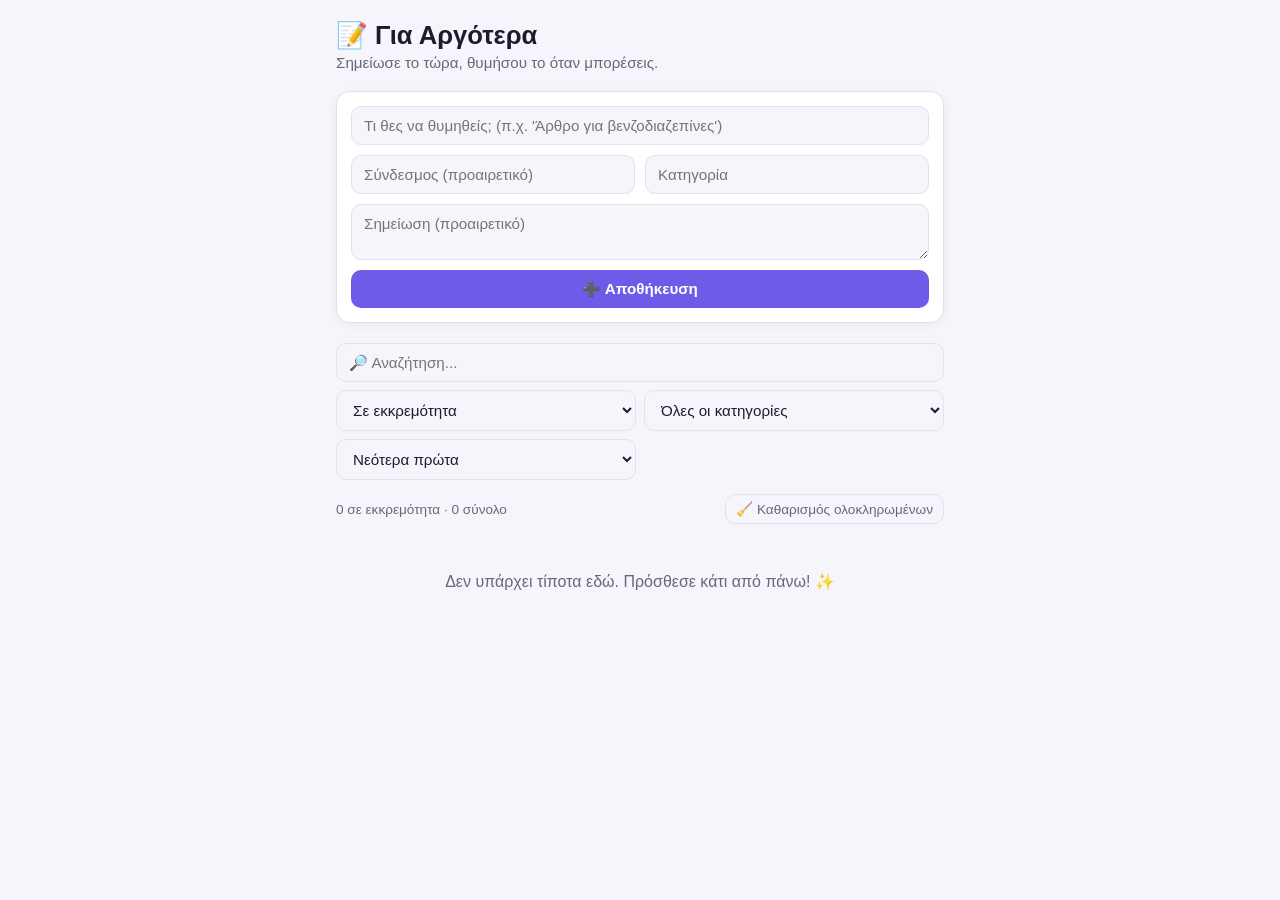
==== index.html @ 241d8cb2 "Add "Για Αργότερα" app: save notes/links/tasks for later Static HTML/CSS/JS app using localStorage f" ====
<!doctype html>
<html lang="el">
<head>
<meta charset="UTF-8" />
<meta name="viewport" content="width=device-width, initial-scale=1, viewport-fit=cover" />
<title>Για Αργότερα</title>
<meta name="description" content="Αποθήκευσε σκέψεις, άρθρα και πράγματα που πρέπει να κάνεις αργότερα." />
<meta name="theme-color" content="#6c5ce7" />
<link rel="manifest" href="manifest.json" />
<link rel="icon" href="data:image/svg+xml,<svg xmlns=%22http://www.w3.org/2000/svg%22 viewBox=%220 0 100 100%22><text y=%22.9em%22 font-size=%2290%22>📝</text></svg>" />
<link rel="stylesheet" href="styles.css" />
</head>
<body>
<div class="app">
  <header class="topbar">
    <h1>📝 Για Αργότερα</h1>
    <p class="subtitle">Σημείωσε το τώρα, θυμήσου το όταν μπορέσεις.</p>
  </header>

  <form id="add-form" class="add-form" autocomplete="off">
    <input type="text" id="title-input" placeholder="Τι θες να θυμηθείς; (π.χ. 'Άρθρο για βενζοδιαζεπίνες')" required maxlength="200" />
    <div class="add-form-row">
      <input type="url" id="link-input" placeholder="Σύνδεσμος (προαιρετικό)" />
      <input type="text" id="category-input" list="category-options" placeholder="Κατηγορία" />
      <datalist id="category-options"></datalist>
    </div>
    <textarea id="note-input" placeholder="Σημείωση (προαιρετικό)" rows="2" maxlength="2000"></textarea>
    <button type="submit" class="btn-primary">➕ Αποθήκευση</button>
  </form>

  <section class="filters">
    <input type="search" id="search-input" placeholder="🔎 Αναζήτηση..." />
    <select id="status-filter">
      <option value="active">Σε εκκρεμότητα</option>
      <option value="all">Όλα</option>
      <option value="done">Ολοκληρωμένα</option>
    </select>
    <select id="category-filter">
      <option value="">Όλες οι κατηγορίες</option>
    </select>
    <select id="sort-select">
      <option value="new">Νεότερα πρώτα</option>
      <option value="old">Παλαιότερα πρώτα</option>
    </select>
  </section>

  <section class="list-header">
    <span id="count-label"></span>
    <button id="clear-done-btn" class="btn-ghost" type="button">🧹 Καθαρισμός ολοκληρωμένων</button>
  </section>

  <ul id="task-list" class="task-list"></ul>

  <p id="empty-state" class="empty-state" hidden>Δεν υπάρχει τίποτα εδώ. Πρόσθεσε κάτι από πάνω! ✨</p>
</div>

<template id="task-template">
  <li class="task" data-id="">
    <label class="task-checkbox">
      <input type="checkbox" class="done-checkbox" />
    </label>
    <div class="task-body">
      <div class="task-title-row">
        <span class="task-title"></span>
        <span class="task-category"></span>
      </div>
      <p class="task-note"></p>
      <a class="task-link" target="_blank" rel="noopener noreferrer">🔗 Άνοιγμα συνδέσμου</a>
      <div class="task-meta">
        <span class="task-date"></span>
      </div>
      <div class="task-edit" hidden>
        <input type="text" class="edit-title" maxlength="200" />
        <input type="url" class="edit-link" placeholder="Σύνδεσμος" />
        <input type="text" class="edit-category" placeholder="Κατηγορία" />
        <textarea class="edit-note" placeholder="Σημείωση" rows="2" maxlength="2000"></textarea>
        <div class="edit-actions">
          <button type="button" class="btn-primary save-edit-btn">Αποθήκευση</button>
          <button type="button" class="btn-ghost cancel-edit-btn">Άκυρο</button>
        </div>
      </div>
    </div>
    <div class="task-actions">
      <button type="button" class="icon-btn edit-btn" title="Επεξεργασία">✏️</button>
      <button type="button" class="icon-btn delete-btn" title="Διαγραφή">🗑️</button>
    </div>
  </li>
</template>

<script src="app.js"></script>
</body>
</html>
---- styles.css ----
:root {
  --bg: #f6f5fb;
  --surface: #ffffff;
  --text: #1f1b2e;
  --text-muted: #6b6578;
  --border: #e4e1ee;
  --accent: #6c5ce7;
  --accent-contrast: #ffffff;
  --done-bg: #f0f0f3;
  --danger: #e65b5b;
  --shadow: 0 2px 8px rgba(31, 27, 46, 0.06);
}

@media (prefers-color-scheme: dark) {
  :root {
    --bg: #15131d;
    --surface: #211e2e;
    --text: #efedf7;
    --text-muted: #a39db3;
    --border: #322d44;
    --accent: #8d7bf0;
    --accent-contrast: #15131d;
    --done-bg: #1a1826;
    --danger: #ff7a7a;
    --shadow: 0 2px 10px rgba(0, 0, 0, 0.35);
  }
}

* {
  box-sizing: border-box;
}

body {
  margin: 0;
  background: var(--bg);
  color: var(--text);
  font-family: -apple-system, BlinkMacSystemFont, "Segoe UI", Roboto, Helvetica, Arial, sans-serif;
}

.app {
  max-width: 640px;
  margin: 0 auto;
  padding: 20px 16px 60px;
}

.topbar h1 {
  margin: 0 0 4px;
  font-size: 1.6rem;
}

.subtitle {
  margin: 0 0 20px;
  color: var(--text-muted);
  font-size: 0.95rem;
}

.add-form {
  background: var(--surface);
  border: 1px solid var(--border);
  border-radius: 14px;
  padding: 14px;
  display: flex;
  flex-direction: column;
  gap: 10px;
  box-shadow: var(--shadow);
  margin-bottom: 20px;
}

.add-form-row {
  display: flex;
  gap: 10px;
}

input, textarea, select {
  font-family: inherit;
  font-size: 0.95rem;
  color: var(--text);
  background: var(--bg);
  border: 1px solid var(--border);
  border-radius: 10px;
  padding: 10px 12px;
  width: 100%;
}

input:focus, textarea:focus, select:focus {
  outline: 2px solid var(--accent);
  outline-offset: -1px;
}

textarea {
  resize: vertical;
}

.btn-primary {
  background: var(--accent);
  color: var(--accent-contrast);
  border: none;
  border-radius: 10px;
  padding: 10px 16px;
  font-size: 0.95rem;
  font-weight: 600;
  cursor: pointer;
}

.btn-primary:hover {
  opacity: 0.9;
}

.btn-ghost {
  background: transparent;
  border: 1px solid var(--border);
  color: var(--text-muted);
  border-radius: 10px;
  padding: 6px 10px;
  font-size: 0.85rem;
  cursor: pointer;
}

.btn-ghost:hover {
  border-color: var(--accent);
  color: var(--accent);
}

.filters {
  display: grid;
  grid-template-columns: 1fr 1fr;
  gap: 8px;
  margin-bottom: 10px;
}

.filters #search-input {
  grid-column: 1 / -1;
}

.list-header {
  display: flex;
  align-items: center;
  justify-content: space-between;
  margin: 14px 0 8px;
  color: var(--text-muted);
  font-size: 0.85rem;
}

.task-list {
  list-style: none;
  margin: 0;
  padding: 0;
  display: flex;
  flex-direction: column;
  gap: 10px;
}

.task {
  display: flex;
  gap: 10px;
  background: var(--surface);
  border: 1px solid var(--border);
  border-radius: 12px;
  padding: 12px;
  box-shadow: var(--shadow);
}

.task.done {
  background: var(--done-bg);
  opacity: 0.7;
}

.task.done .task-title {
  text-decoration: line-through;
  color: var(--text-muted);
}

.task-checkbox {
  display: flex;
  align-items: flex-start;
  padding-top: 2px;
}

.done-checkbox {
  width: 20px;
  height: 20px;
  cursor: pointer;
}

.task-body {
  flex: 1;
  min-width: 0;
}

.task-title-row {
  display: flex;
  align-items: baseline;
  gap: 8px;
  flex-wrap: wrap;
}

.task-title {
  font-weight: 600;
  word-break: break-word;
}

.task-category {
  font-size: 0.75rem;
  color: var(--accent);
  background: color-mix(in srgb, var(--accent) 15%, transparent);
  border-radius: 999px;
  padding: 2px 8px;
}

.task-category:empty {
  display: none;
}

.task-note {
  margin: 6px 0 0;
  color: var(--text-muted);
  font-size: 0.9rem;
  white-space: pre-wrap;
  word-break: break-word;
}

.task-note:empty {
  display: none;
}

.task-link {
  display: inline-block;
  margin-top: 6px;
  font-size: 0.85rem;
  color: var(--accent);
  text-decoration: none;
}

.task-link:empty, .task-link[hidden] {
  display: none;
}

.task-meta {
  margin-top: 6px;
  font-size: 0.75rem;
  color: var(--text-muted);
}

.task-edit {
  display: flex;
  flex-direction: column;
  gap: 8px;
  margin-top: 8px;
}

.edit-actions {
  display: flex;
  gap: 8px;
}

.task-actions {
  display: flex;
  flex-direction: column;
  gap: 4px;
}

.icon-btn {
  background: transparent;
  border: none;
  font-size: 1rem;
  cursor: pointer;
  padding: 4px;
  border-radius: 8px;
  line-height: 1;
}

.icon-btn:hover {
  background: var(--bg);
}

.empty-state {
  text-align: center;
  color: var(--text-muted);
  margin-top: 40px;
}

@media (max-width: 420px) {
  .filters {
    grid-template-columns: 1fr;
  }
  .add-form-row {
    flex-direction: column;
  }
}
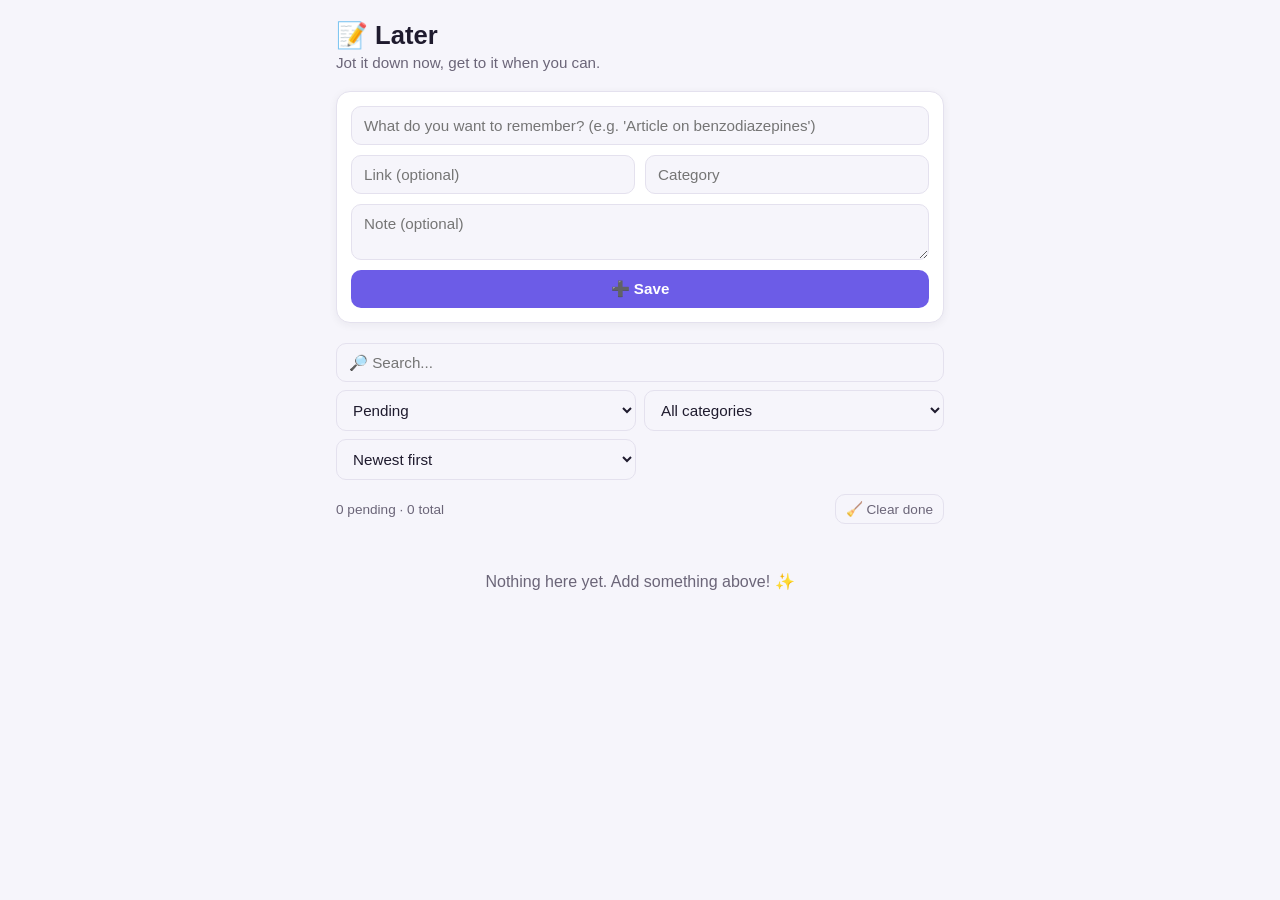
==== commit 838d690a: "Switch app UI and README to English Co-Authored-By: Claude Opus 5.5 <noreply@anthropic.com> Claude-S" ====
--- a/index.html
+++ b/index.html
@@ -1,10 +1,10 @@
 <!doctype html>
-<html lang="el">
+<html lang="en">
 <head>
 <meta charset="UTF-8" />
 <meta name="viewport" content="width=device-width, initial-scale=1, viewport-fit=cover" />
-<title>Για Αργότερα</title>
-<meta name="description" content="Αποθήκευσε σκέψεις, άρθρα και πράγματα που πρέπει να κάνεις αργότερα." />
+<title>Later</title>
+<meta name="description" content="Save thoughts, articles and things to do later." />
 <meta name="theme-color" content="#6c5ce7" />
 <link rel="manifest" href="manifest.json" />
 <link rel="icon" href="data:image/svg+xml,<svg xmlns=%22http://www.w3.org/2000/svg%22 viewBox=%220 0 100 100%22><text y=%22.9em%22 font-size=%2290%22>📝</text></svg>" />
@@ -13,45 +13,45 @@
 <body>
 <div class="app">
   <header class="topbar">
-    <h1>📝 Για Αργότερα</h1>
-    <p class="subtitle">Σημείωσε το τώρα, θυμήσου το όταν μπορέσεις.</p>
+    <h1>📝 Later</h1>
+    <p class="subtitle">Jot it down now, get to it when you can.</p>
   </header>
 
   <form id="add-form" class="add-form" autocomplete="off">
-    <input type="text" id="title-input" placeholder="Τι θες να θυμηθείς; (π.χ. 'Άρθρο για βενζοδιαζεπίνες')" required maxlength="200" />
+    <input type="text" id="title-input" placeholder="What do you want to remember? (e.g. 'Article on benzodiazepines')" required maxlength="200" />
     <div class="add-form-row">
-      <input type="url" id="link-input" placeholder="Σύνδεσμος (προαιρετικό)" />
-      <input type="text" id="category-input" list="category-options" placeholder="Κατηγορία" />
+      <input type="url" id="link-input" placeholder="Link (optional)" />
+      <input type="text" id="category-input" list="category-options" placeholder="Category" />
       <datalist id="category-options"></datalist>
     </div>
-    <textarea id="note-input" placeholder="Σημείωση (προαιρετικό)" rows="2" maxlength="2000"></textarea>
-    <button type="submit" class="btn-primary">➕ Αποθήκευση</button>
+    <textarea id="note-input" placeholder="Note (optional)" rows="2" maxlength="2000"></textarea>
+    <button type="submit" class="btn-primary">➕ Save</button>
   </form>
 
   <section class="filters">
-    <input type="search" id="search-input" placeholder="🔎 Αναζήτηση..." />
+    <input type="search" id="search-input" placeholder="🔎 Search..." />
     <select id="status-filter">
-      <option value="active">Σε εκκρεμότητα</option>
-      <option value="all">Όλα</option>
-      <option value="done">Ολοκληρωμένα</option>
+      <option value="active">Pending</option>
+      <option value="all">All</option>
+      <option value="done">Done</option>
     </select>
     <select id="category-filter">
-      <option value="">Όλες οι κατηγορίες</option>
+      <option value="">All categories</option>
     </select>
     <select id="sort-select">
-      <option value="new">Νεότερα πρώτα</option>
-      <option value="old">Παλαιότερα πρώτα</option>
+      <option value="new">Newest first</option>
+      <option value="old">Oldest first</option>
     </select>
   </section>
 
   <section class="list-header">
     <span id="count-label"></span>
-    <button id="clear-done-btn" class="btn-ghost" type="button">🧹 Καθαρισμός ολοκληρωμένων</button>
+    <button id="clear-done-btn" class="btn-ghost" type="button">🧹 Clear done</button>
   </section>
 
   <ul id="task-list" class="task-list"></ul>
 
-  <p id="empty-state" class="empty-state" hidden>Δεν υπάρχει τίποτα εδώ. Πρόσθεσε κάτι από πάνω! ✨</p>
+  <p id="empty-state" class="empty-state" hidden>Nothing here yet. Add something above! ✨</p>
 </div>
 
 <template id="task-template">
@@ -65,24 +65,24 @@
         <span class="task-category"></span>
       </div>
       <p class="task-note"></p>
-      <a class="task-link" target="_blank" rel="noopener noreferrer">🔗 Άνοιγμα συνδέσμου</a>
+      <a class="task-link" target="_blank" rel="noopener noreferrer">🔗 Open link</a>
       <div class="task-meta">
         <span class="task-date"></span>
       </div>
       <div class="task-edit" hidden>
         <input type="text" class="edit-title" maxlength="200" />
-        <input type="url" class="edit-link" placeholder="Σύνδεσμος" />
-        <input type="text" class="edit-category" placeholder="Κατηγορία" />
-        <textarea class="edit-note" placeholder="Σημείωση" rows="2" maxlength="2000"></textarea>
+        <input type="url" class="edit-link" placeholder="Link" />
+        <input type="text" class="edit-category" placeholder="Category" />
+        <textarea class="edit-note" placeholder="Note" rows="2" maxlength="2000"></textarea>
         <div class="edit-actions">
-          <button type="button" class="btn-primary save-edit-btn">Αποθήκευση</button>
-          <button type="button" class="btn-ghost cancel-edit-btn">Άκυρο</button>
+          <button type="button" class="btn-primary save-edit-btn">Save</button>
+          <button type="button" class="btn-ghost cancel-edit-btn">Cancel</button>
         </div>
       </div>
     </div>
     <div class="task-actions">
-      <button type="button" class="icon-btn edit-btn" title="Επεξεργασία">✏️</button>
-      <button type="button" class="icon-btn delete-btn" title="Διαγραφή">🗑️</button>
+      <button type="button" class="icon-btn edit-btn" title="Edit">✏️</button>
+      <button type="button" class="icon-btn delete-btn" title="Delete">🗑️</button>
     </div>
   </li>
 </template>
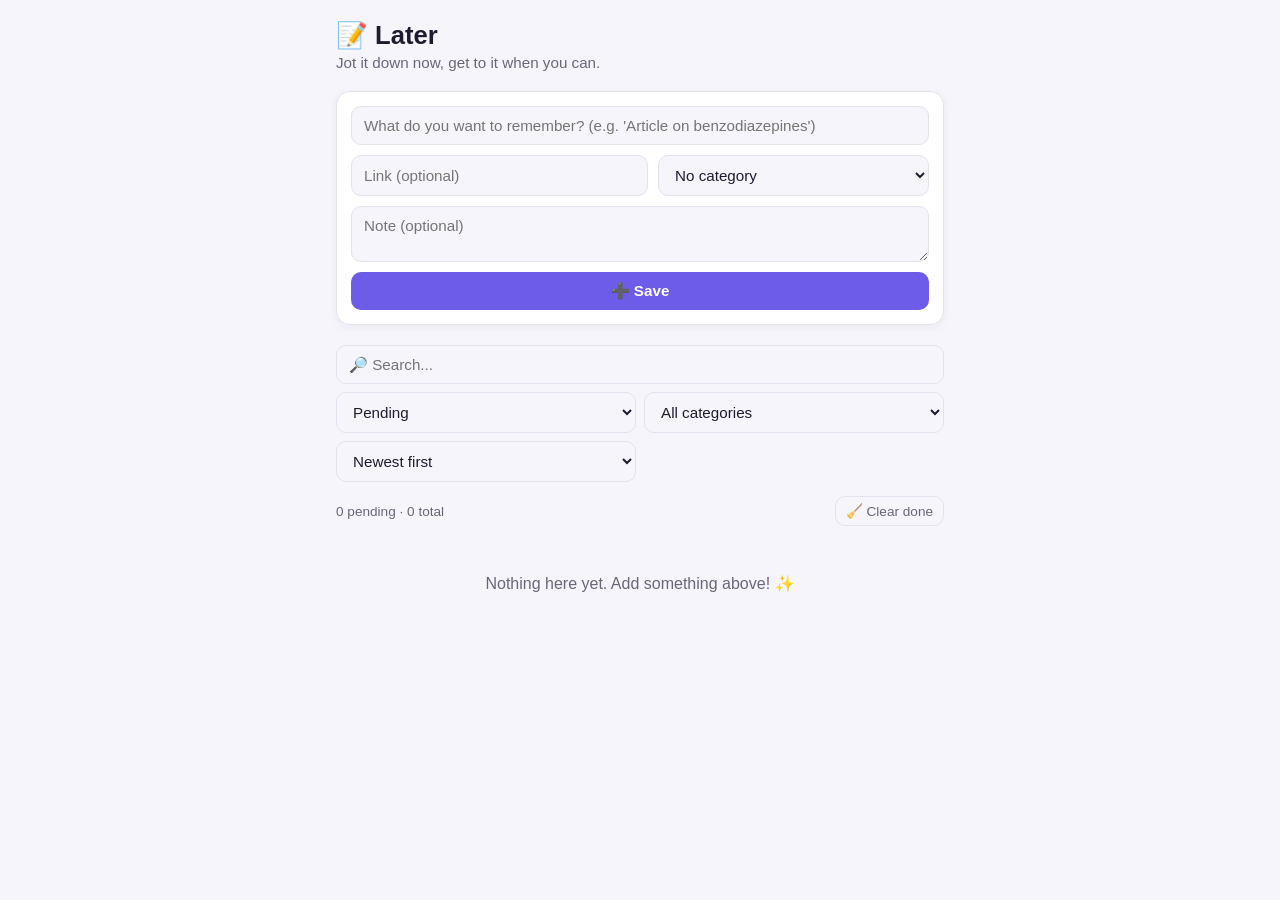
==== commit 33be08c2: "Category dropdown with only in-use categories; fix hidden edit panels Replace the free-text category" ====
--- a/index.html
+++ b/index.html
@@ -21,8 +21,10 @@
     <input type="text" id="title-input" placeholder="What do you want to remember? (e.g. 'Article on benzodiazepines')" required maxlength="200" />
     <div class="add-form-row">
       <input type="url" id="link-input" placeholder="Link (optional)" />
-      <input type="text" id="category-input" list="category-options" placeholder="Category" />
-      <datalist id="category-options"></datalist>
+      <div class="category-field">
+        <select id="category-select" aria-label="Category"></select>
+        <input type="text" id="category-input" placeholder="New category name" maxlength="40" hidden />
+      </div>
     </div>
     <textarea id="note-input" placeholder="Note (optional)" rows="2" maxlength="2000"></textarea>
     <button type="submit" class="btn-primary">➕ Save</button>
@@ -72,7 +74,8 @@
       <div class="task-edit" hidden>
         <input type="text" class="edit-title" maxlength="200" />
         <input type="url" class="edit-link" placeholder="Link" />
-        <input type="text" class="edit-category" placeholder="Category" />
+        <select class="edit-category-select" aria-label="Category"></select>
+        <input type="text" class="edit-category" placeholder="New category name" maxlength="40" hidden />
         <textarea class="edit-note" placeholder="Note" rows="2" maxlength="2000"></textarea>
         <div class="edit-actions">
           <button type="button" class="btn-primary save-edit-btn">Save</button>
--- a/styles.css
+++ b/styles.css
@@ -12,7 +12,7 @@
 }
 
 @media (prefers-color-scheme: dark) {
-  :root {
+  :root:not([data-theme="light"]) {
     --bg: #15131d;
     --surface: #211e2e;
     --text: #efedf7;
@@ -23,11 +23,31 @@
     --done-bg: #1a1826;
     --danger: #ff7a7a;
     --shadow: 0 2px 10px rgba(0, 0, 0, 0.35);
+    color-scheme: dark;
   }
+}
+
+:root[data-theme="dark"] {
+  --bg: #15131d;
+  --surface: #211e2e;
+  --text: #efedf7;
+  --text-muted: #a39db3;
+  --border: #322d44;
+  --accent: #8d7bf0;
+  --accent-contrast: #15131d;
+  --done-bg: #1a1826;
+  --danger: #ff7a7a;
+  --shadow: 0 2px 10px rgba(0, 0, 0, 0.35);
+  color-scheme: dark;
 }
 
 * {
   box-sizing: border-box;
+}
+
+/* Author display rules (e.g. .task-edit) would otherwise override the hidden attribute. */
+[hidden] {
+  display: none !important;
 }
 
 body {
@@ -69,6 +89,17 @@
 .add-form-row {
   display: flex;
   gap: 10px;
+}
+
+.add-form-row > * {
+  flex: 1;
+  min-width: 0;
+}
+
+.category-field {
+  display: flex;
+  flex-direction: column;
+  gap: 6px;
 }
 
 input, textarea, select {
@@ -273,6 +304,29 @@
   background: var(--bg);
 }
 
+.task-title-row {
+  cursor: pointer;
+}
+
+.task.just-added {
+  border-color: var(--accent);
+  box-shadow: 0 0 0 2px var(--accent);
+  transition: box-shadow 1.5s ease, border-color 1.5s ease;
+}
+
+@media (prefers-reduced-motion: reduce) {
+  .task.just-added {
+    transition: none;
+  }
+}
+
+.armed {
+  color: var(--danger);
+  border-color: var(--danger);
+  font-size: 0.8rem;
+  font-weight: 600;
+}
+
 .empty-state {
   text-align: center;
   color: var(--text-muted);
